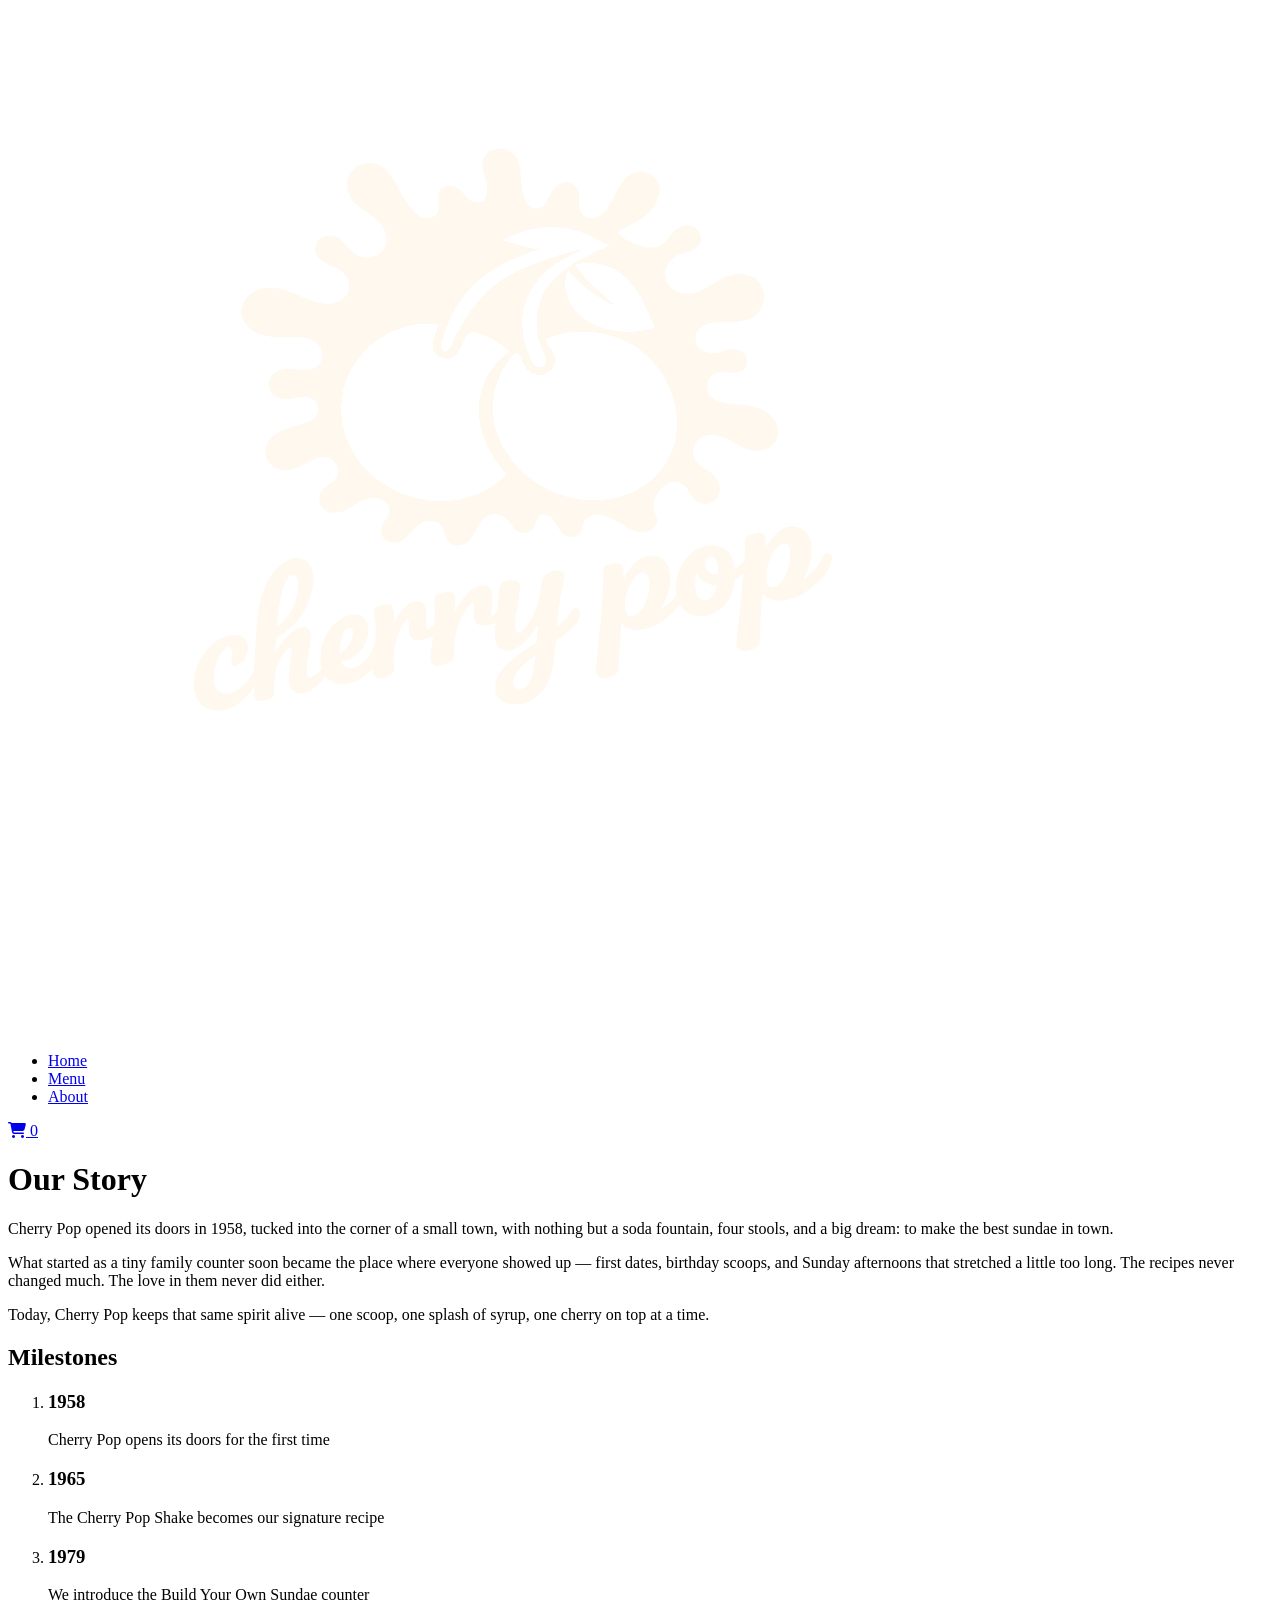
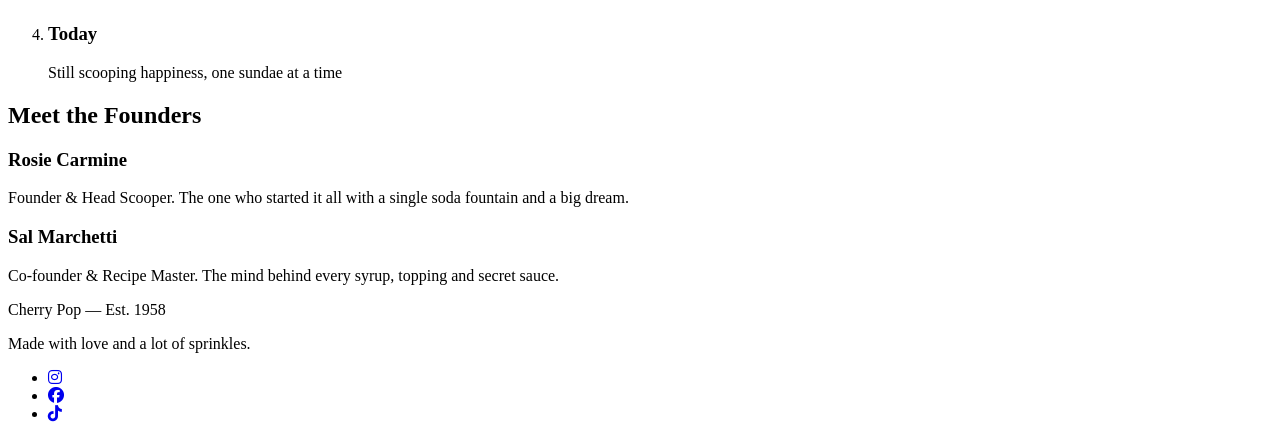
==== about.html @ bb17137d "feat: add About page HTML structure - Page intro (h1 + story text) placed directly in main - Milesto" ====
<!DOCTYPE html>
<html lang="en">
<head>
    <meta charset="UTF-8">
    <meta name="viewport" content="width=device-width, initial-scale=1.0">
    
    <title>Cherry Pop</title>

    <link rel="preconnect" href="https://fonts.googleapis.com">
    <link rel="preconnect" href="https://fonts.gstatic.com" crossorigin>
    <link href="https://fonts.googleapis.com/css2?family=Pacifico&family=Poppins:ital,wght@0,100;0,200;0,300;0,400;0,500;0,600;0,700;0,800;0,900;1,100;1,200;1,300;1,400;1,500;1,600;1,700;1,800;1,900&display=swap" rel="stylesheet">

    <link rel="stylesheet" href="https://cdnjs.cloudflare.com/ajax/libs/font-awesome/6.5.0/css/all.min.css">
    <link rel="stylesheet" href="style.css">
</head>
<body>
    <header>
        <img id="logo" src="assets/logo-cherry-pop-stencil.png" alt="Cherry Pop logo">

        <nav>
            <ul>
                <li><a href="index.html">Home</a></li>
                <li><a href="menu.html">Menu</a></li>
                <li><a href="about.html">About</a></li>
            </ul>

            <a href="cart.html" class="cart-link">
                <i class="fa-solid fa-cart-shopping"></i>
                <span id="cart-count">0</span>
            </a>
        </nav>
    </header>

    <main>
        <h1>Our Story</h1>

        <div class="about-story">
            <p>
                Cherry Pop opened its doors in 1958, tucked into the corner of a small town, with nothing but a soda fountain, four stools, and a big dream: to make the best sundae in town.
            </p>

            <p>
                What started as a tiny family counter soon became the place where everyone showed up — first dates, birthday scoops, and Sunday afternoons that stretched a little too long. The recipes never changed much. The love in them never did either.
            </p>

            <p>
                Today, Cherry Pop keeps that same spirit alive — one scoop, one splash of syrup, one cherry on top at a time.
            </p>
        </div>

        <section class="timeline">
            <h2>Milestones</h2>

            <ol class="timeline-list">
                <li>
                    <h3>1958</h3>
                    <p>Cherry Pop opens its doors for the first time</p>
                </li>

                <li>
                    <h3>1965</h3>
                    <p>The Cherry Pop Shake becomes our signature recipe</p>
                </li>

                <li>
                    <h3>1979</h3>
                    <p>We introduce the Build Your Own Sundae counter</p>
                </li>

                <li>
                    <h3>Today</h3>
                    <p>Still scooping happiness, one sundae at a time</p>
                </li>
            </ol>
        </section>

        <section class="team">
            <h2>Meet the Founders</h2>

            <div class="team-grid">
                <article class="team-member">
                    <h3>Rosie Carmine</h3>
                    <p>Founder & Head Scooper. The one who started it all with a single soda fountain and a big dream.</p>
                </article>

                <article class="team-member">
                    <h3>Sal Marchetti</h3>
                    <p>Co-founder & Recipe Master. The mind behind every syrup, topping and secret sauce.</p>
                </article>
            </div>
        </section>
    </main>

    <footer>
        <p>Cherry Pop — Est. 1958</p>
        <p>Made with love and a lot of sprinkles.</p>

        <ul class="social-media">
            <li><a href="#"><i class="fa-brands fa-instagram"></i></a></li>
            <li><a href="#"><i class="fa-brands fa-facebook"></i></a></li>
            <li><a href="#"><i class="fa-brands fa-tiktok"></i></a></li>
        </ul>
    </footer>

    <script src="script.js"></script>
</body>
</html>
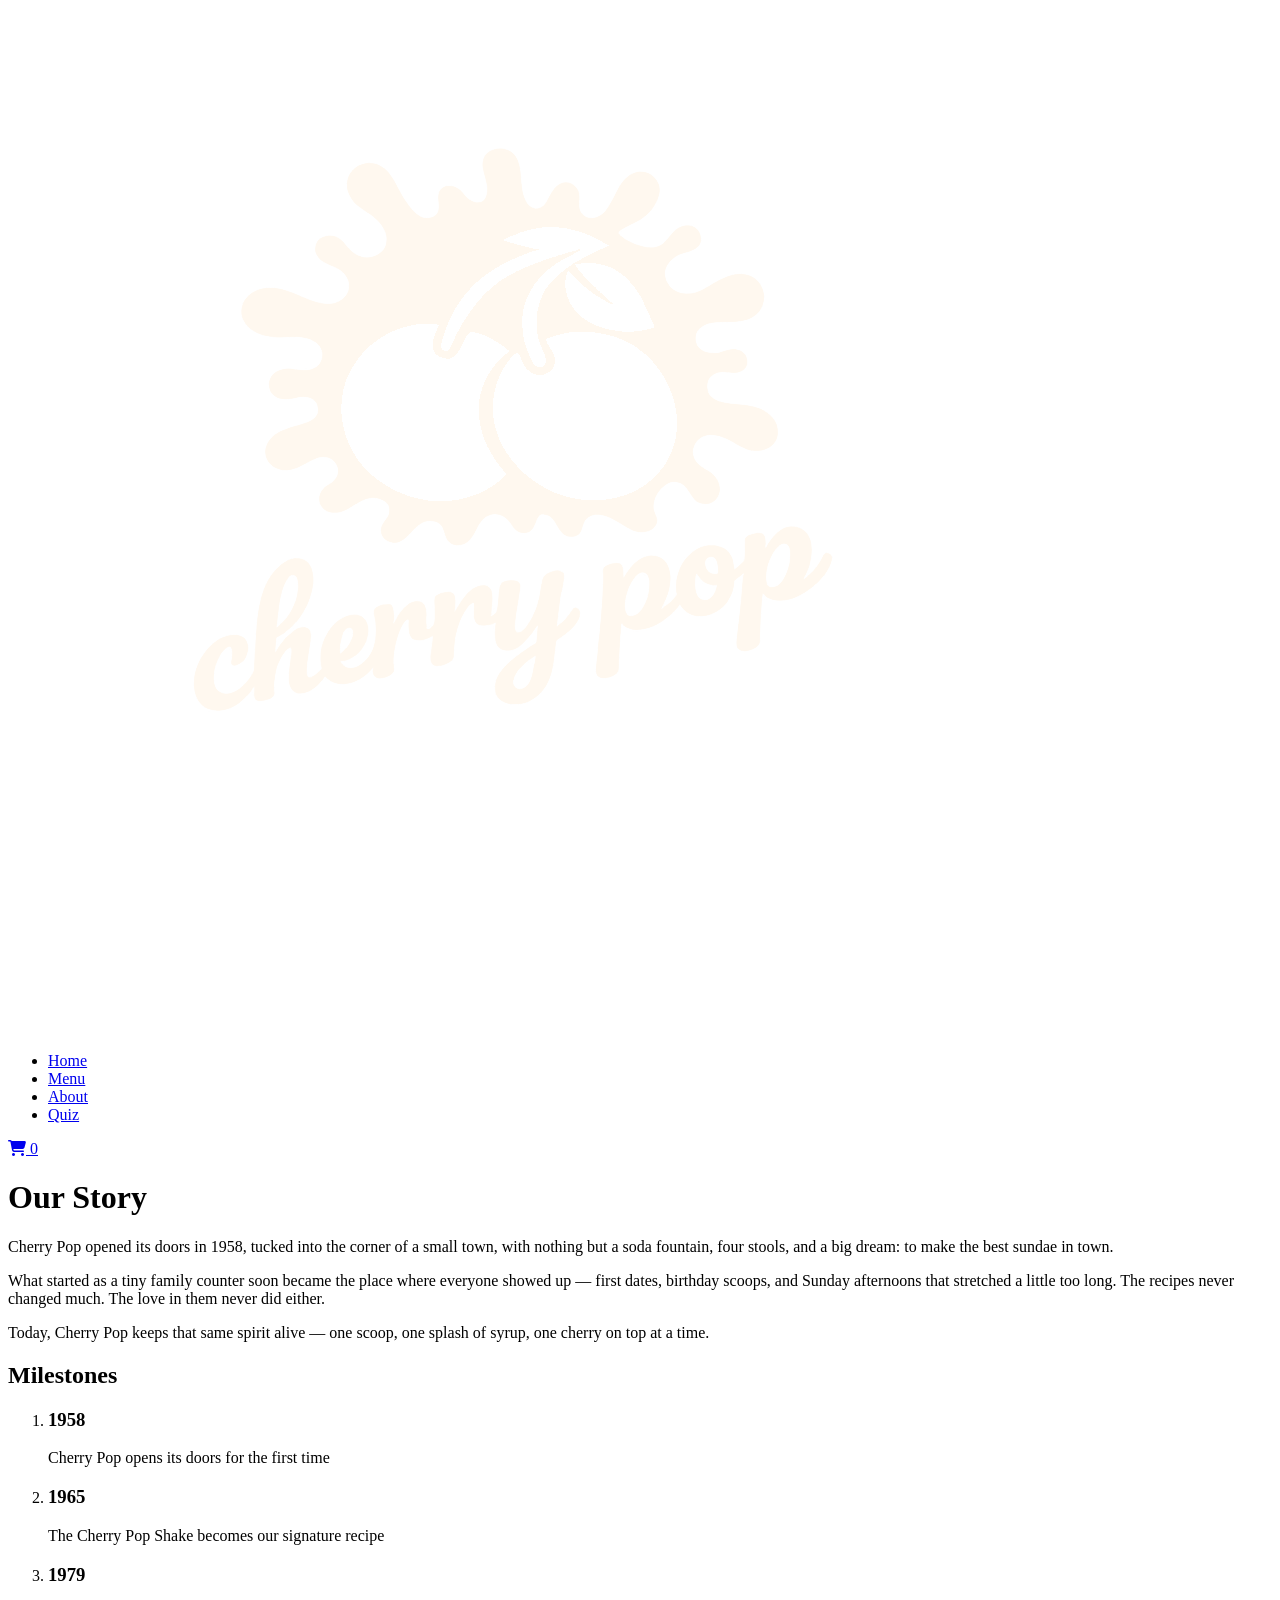
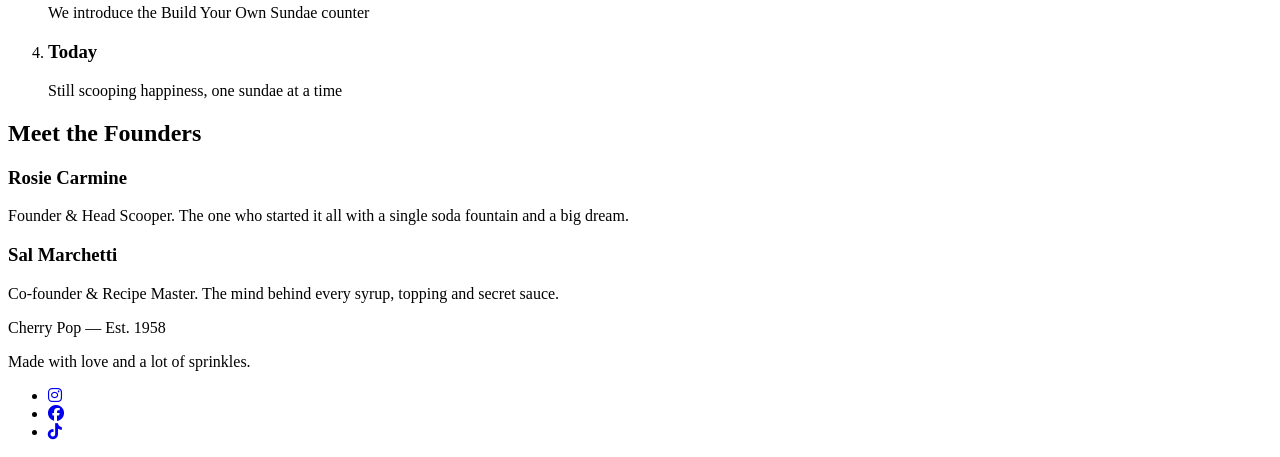
==== commit 2ba9ac36: "feat: add Quiz page and update navigation - Added quiz.html: "Which Cherry Pop Treat Matches You?" q" ====
--- a/about.html
+++ b/about.html
@@ -22,6 +22,7 @@
                 <li><a href="index.html">Home</a></li>
                 <li><a href="menu.html">Menu</a></li>
                 <li><a href="about.html">About</a></li>
+                <li><a href="quiz.html">Quiz</a></li>
             </ul>
 
             <a href="cart.html" class="cart-link">
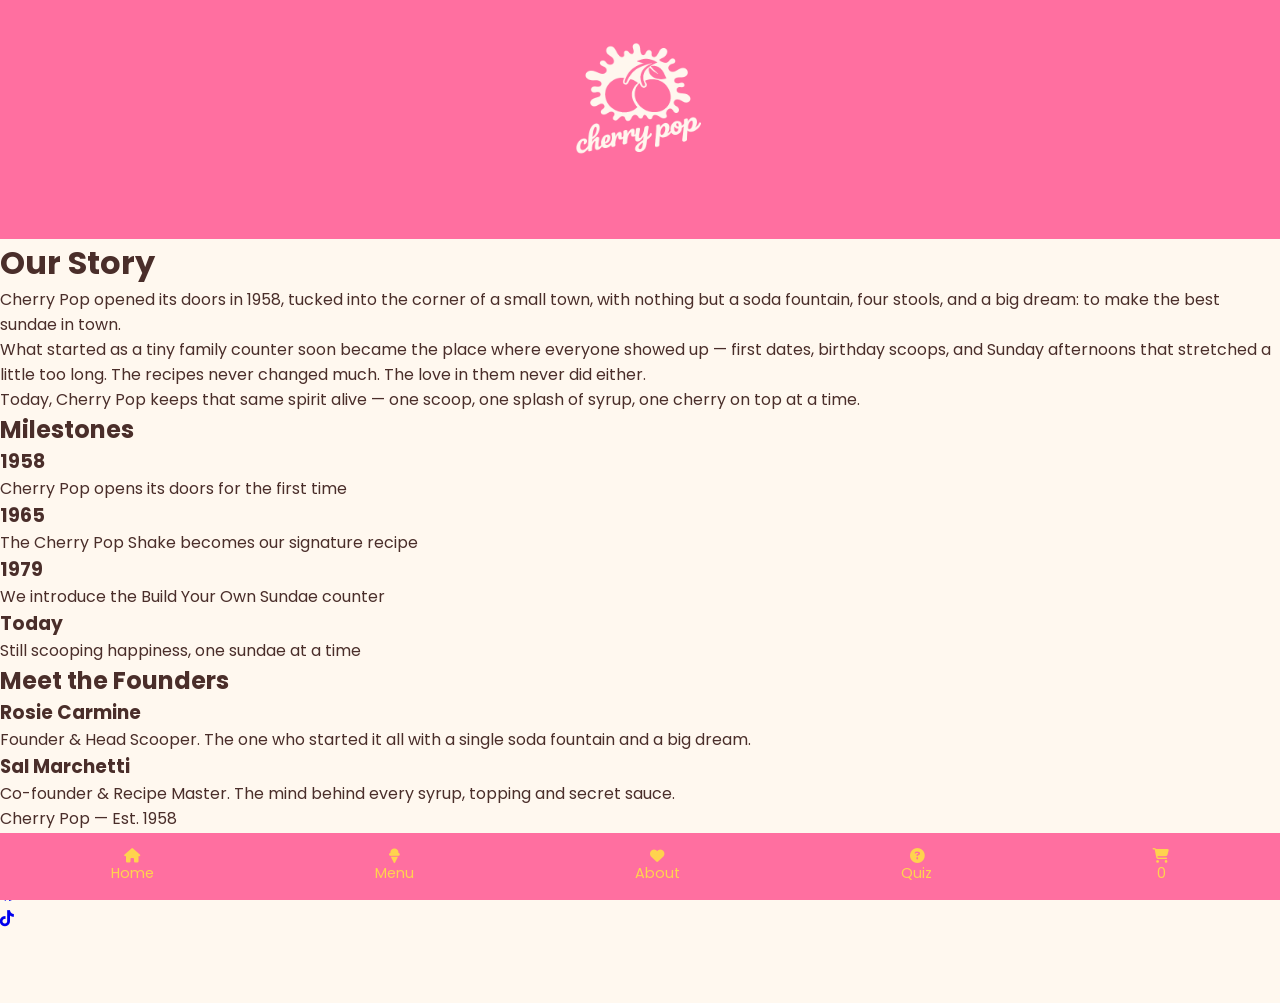
==== commit 0ee55628: "feat: restructure nav for mobile bottom bar and style header - Updated nav HTML across all 5 pages: " ====
--- a/about.html
+++ b/about.html
@@ -19,16 +19,37 @@
 
         <nav>
             <ul>
-                <li><a href="index.html">Home</a></li>
-                <li><a href="menu.html">Menu</a></li>
-                <li><a href="about.html">About</a></li>
-                <li><a href="quiz.html">Quiz</a></li>
+                <li>
+                    <a href="index.html" class="active">
+                        <i class="fa-solid fa-house"></i>
+                        <span>Home</span>
+                    </a>
+                </li>
+                <li>
+                    <a href="menu.html" class="active">
+                        <i class="fa-solid fa-ice-cream"></i>
+                        <span>Menu</span>
+                    </a>
+                </li>
+                <li>
+                    <a href="about.html" class="active">
+                        <i class="fa-solid fa-heart"></i>
+                        <span>About</span>
+                    </a>
+                </li>
+                <li>
+                    <a href="quiz.html" class="active">
+                        <i class="fa-solid fa-circle-question"></i>
+                        <span>Quiz</span>
+                    </a>
+                </li>
+                <li>
+                    <a href="cart.html" class="cart-link active">
+                        <i class="fa-solid fa-cart-shopping"></i>
+                        <span id="cart-count">0</span>
+                    </a>
+                </li>
             </ul>
-
-            <a href="cart.html" class="cart-link">
-                <i class="fa-solid fa-cart-shopping"></i>
-                <span id="cart-count">0</span>
-            </a>
         </nav>
     </header>
 
--- a/style.css
+++ b/style.css
@@ -0,0 +1,70 @@
+:root {
+    --color-pink: #FF6FA0;
+    --color-yellow: #FFD34E;
+    --color-mint: #4ECDC4;
+    --color-cherry: #E8432F;
+    --color-cream: #FFF8EF;
+    --color-brown: #4A2E2A;
+
+    --font-heading: 'Pacifico', cursive;
+    --font-body: 'Poppins', sans-serif;
+
+    --space-xs: 0.5rem;
+    --space-sm: 1rem;
+    --space-md: 1.5rem;
+    --space-lg: 2.5rem;
+    --space-xl: 4rem;
+}
+
+* {
+    margin: 0;
+    padding: 0;
+    box-sizing: border-box;
+}
+
+body {
+    padding-bottom: 4.5rem;
+    font-family: var(--font-body);
+    color: var(--color-brown);
+    background-color: var(--color-cream);
+}
+
+header {
+    background-color: var(--color-pink);
+    padding: var(--space-sm);
+    text-align: center;
+}
+
+#logo {
+    width: 12.5rem;
+    height: auto;
+}
+
+nav {
+    position: fixed;
+    bottom: 0;
+    left: 0;
+    z-index: 100;
+    width: 100%;
+    padding: var(--space-sm) 0;
+    background-color: var(--color-pink);
+}
+
+nav ul {
+    display: flex;
+    justify-content: space-around;
+    list-style: none;
+}
+
+nav ul li a {
+    display: flex;
+    flex-direction: column;
+    align-items: center;
+    color: var(--color-cream);
+    font-size: 0.9rem;
+    text-decoration: none;
+}
+
+nav ul li a.active {
+    color: var(--color-yellow);
+}
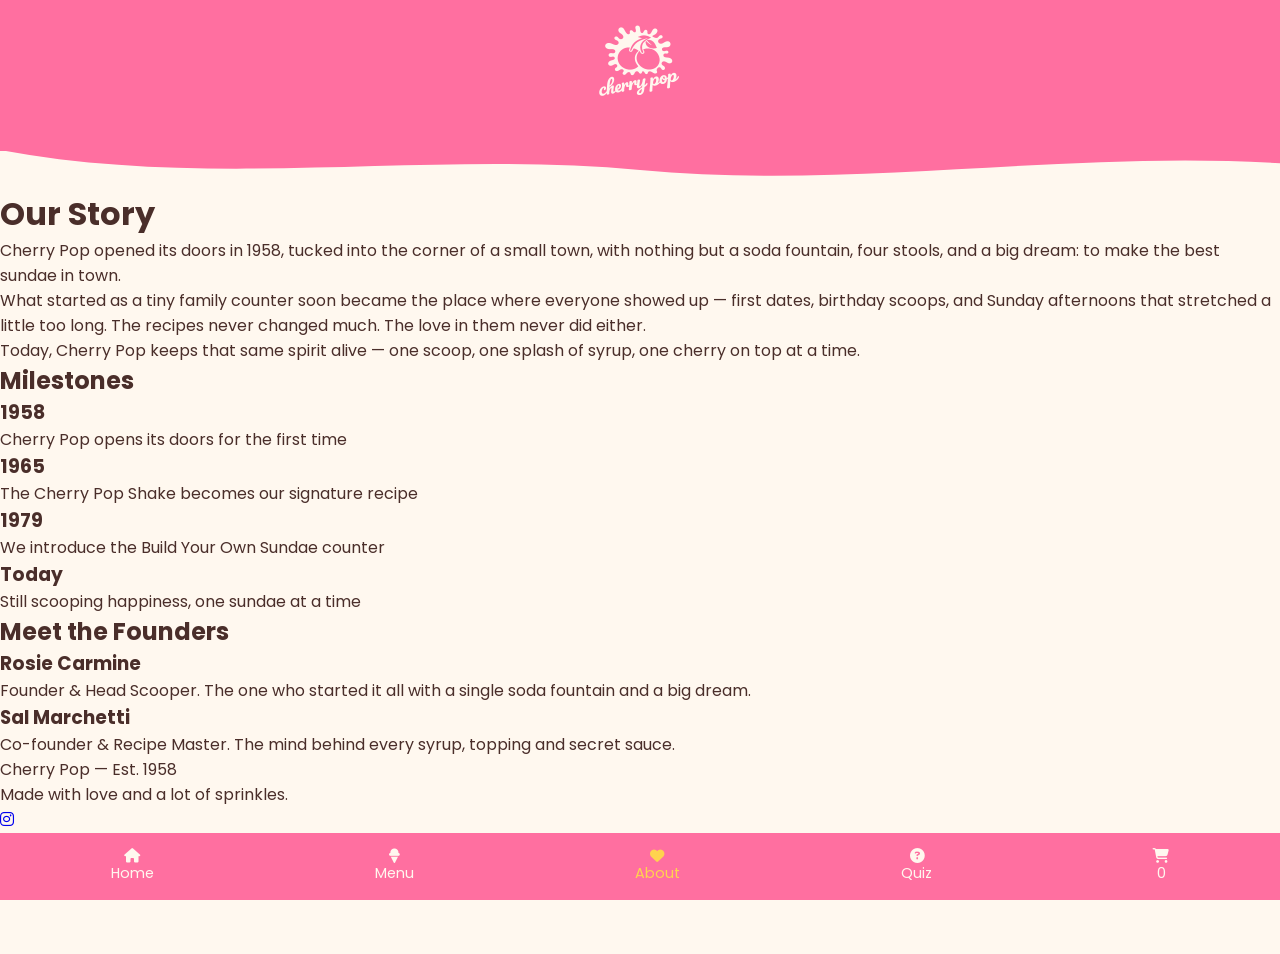
==== commit 9bc14f97: "feat: add header wave and adjust logo size - Added SVG wave decoration to the bottom edge of the hea" ====
--- a/about.html
+++ b/about.html
@@ -20,31 +20,31 @@
         <nav>
             <ul>
                 <li>
-                    <a href="index.html" class="active">
+                    <a href="index.html">
                         <i class="fa-solid fa-house"></i>
                         <span>Home</span>
                     </a>
                 </li>
                 <li>
-                    <a href="menu.html" class="active">
+                    <a href="menu.html">
                         <i class="fa-solid fa-ice-cream"></i>
                         <span>Menu</span>
                     </a>
                 </li>
                 <li>
-                    <a href="about.html" class="active">
+                    <a href="about.html"  class="active">
                         <i class="fa-solid fa-heart"></i>
                         <span>About</span>
                     </a>
                 </li>
                 <li>
-                    <a href="quiz.html" class="active">
+                    <a href="quiz.html">
                         <i class="fa-solid fa-circle-question"></i>
                         <span>Quiz</span>
                     </a>
                 </li>
                 <li>
-                    <a href="cart.html" class="cart-link active">
+                    <a href="cart.html" class="cart-link">
                         <i class="fa-solid fa-cart-shopping"></i>
                         <span id="cart-count">0</span>
                     </a>
@@ -52,6 +52,10 @@
             </ul>
         </nav>
     </header>
+
+    <svg class="header-wave" viewBox="0 0 1440 60" preserveAspectRatio="none">
+        <path d="M0,0 C240,60 480,0 720,30 C960,60 1200,0 1440,20 L1440,0 L0,0 Z" fill="currentColor"></path>
+    </svg>
 
     <main>
         <h1>Our Story</h1>
--- a/style.css
+++ b/style.css
@@ -31,13 +31,21 @@
 
 header {
     background-color: var(--color-pink);
-    padding: var(--space-sm);
+    padding: var(--space-xs);
     text-align: center;
 }
 
 #logo {
-    width: 12.5rem;
+    width: 8rem;
     height: auto;
+}
+
+.header-wave {
+    width: 100%;
+    display: block;
+    height: 40px;
+    color: var(--color-pink);
+    margin-top: -1px;
 }
 
 nav {
@@ -67,4 +75,8 @@
 
 nav ul li a.active {
     color: var(--color-yellow);
+}
+
+.hero {
+    padding: var(--space-xl);
 }
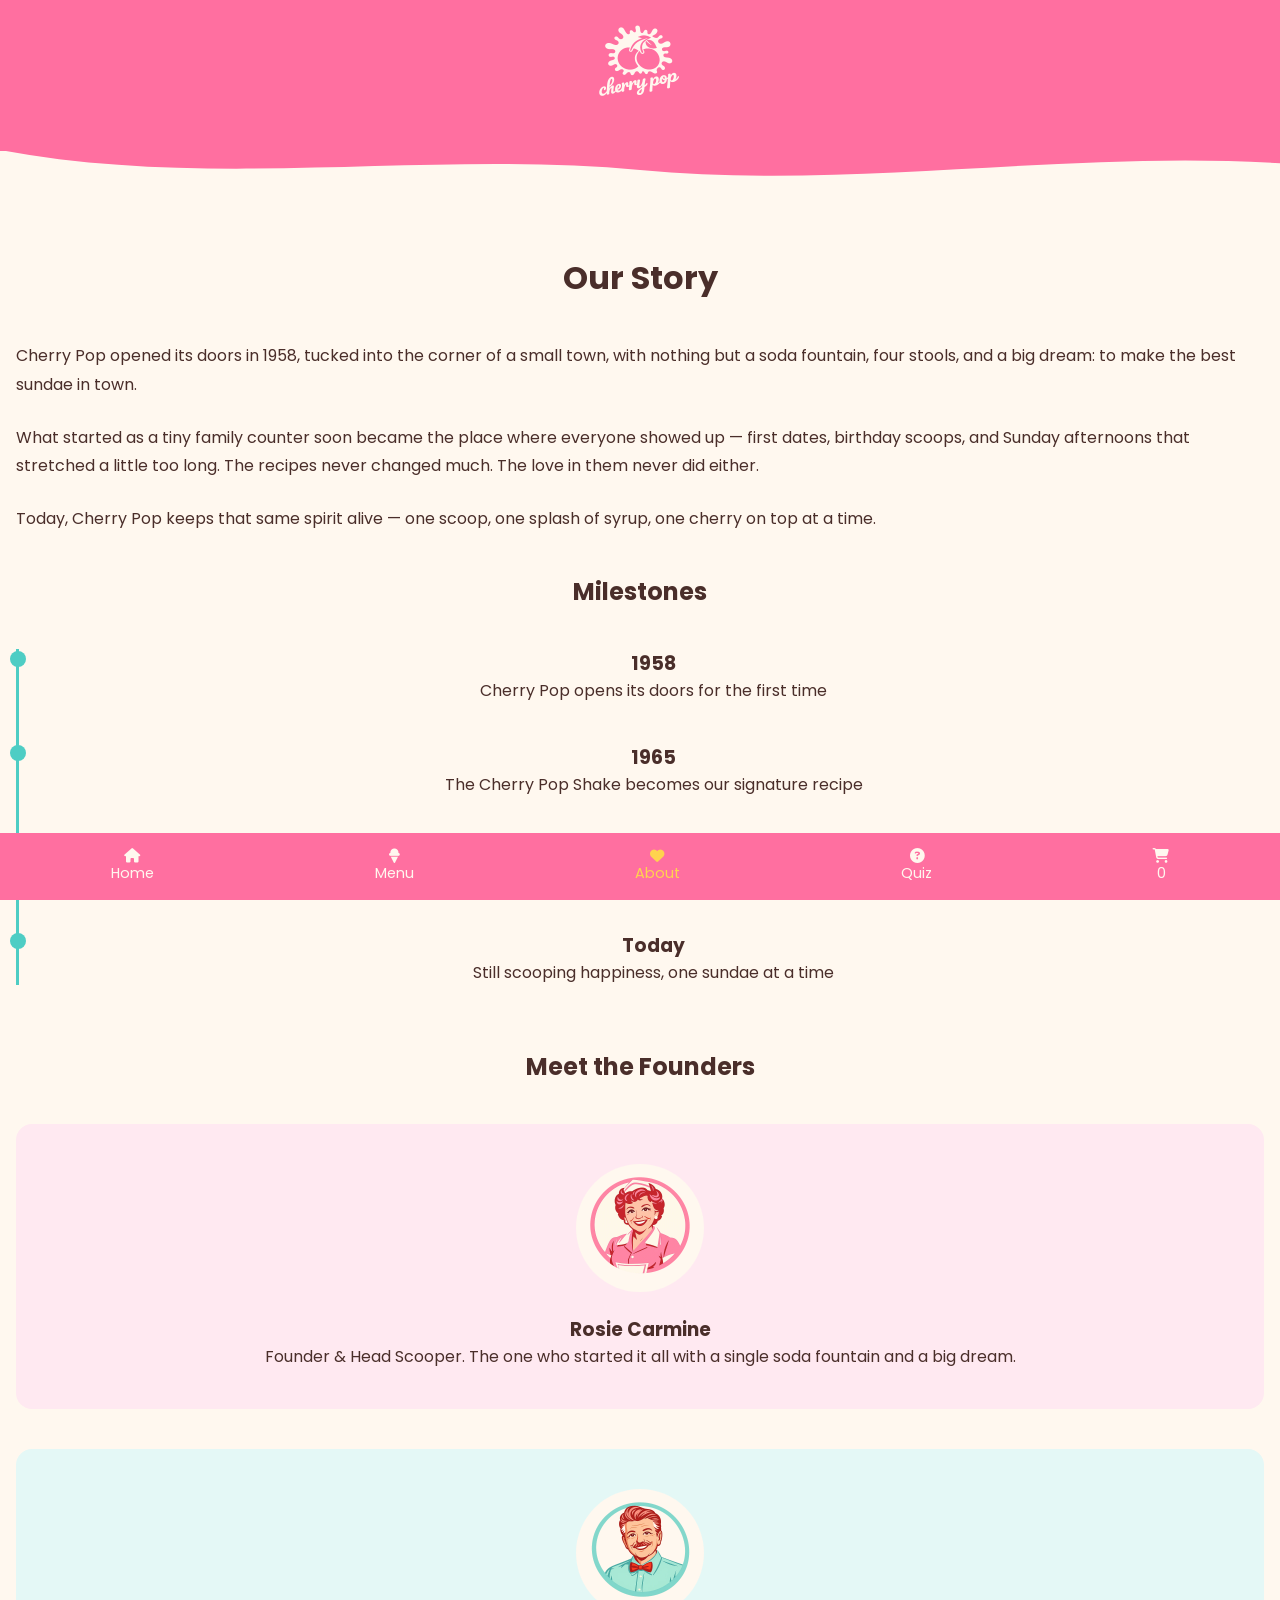
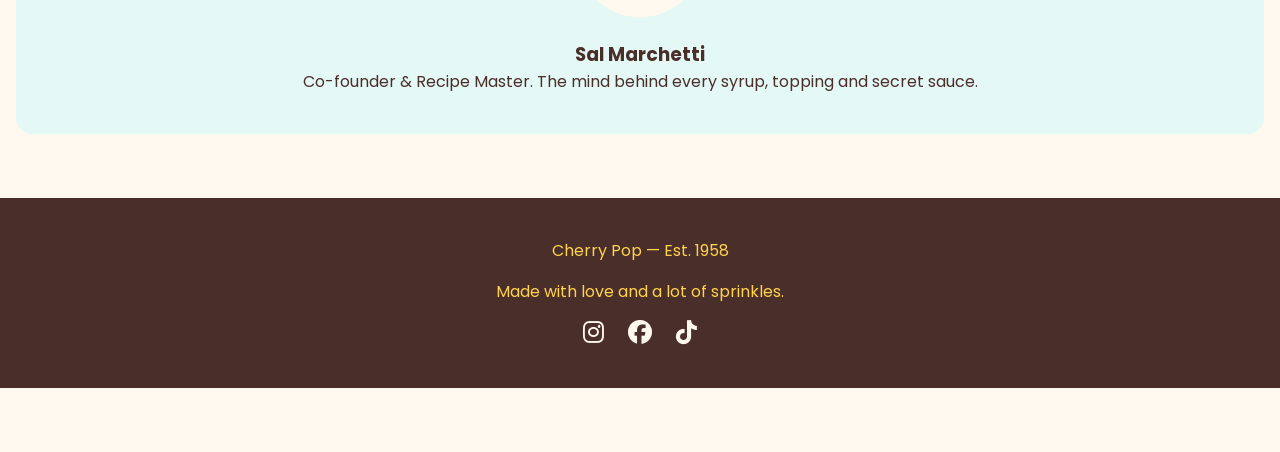
==== commit 53db489e: "feat: style About page - Story section: left-aligned text with improved line-height for readability " ====
--- a/about.html
+++ b/about.html
@@ -57,7 +57,7 @@
         <path d="M0,0 C240,60 480,0 720,30 C960,60 1200,0 1440,20 L1440,0 L0,0 Z" fill="currentColor"></path>
     </svg>
 
-    <main>
+    <main class="about">
         <h1>Our Story</h1>
 
         <div class="about-story">
@@ -105,11 +105,13 @@
 
             <div class="team-grid">
                 <article class="team-member">
+                    <img src="assets/rosie-carmine.webp" alt="Rosie Carmine">
                     <h3>Rosie Carmine</h3>
                     <p>Founder & Head Scooper. The one who started it all with a single soda fountain and a big dream.</p>
                 </article>
 
                 <article class="team-member">
+                    <img src="assets/sal-marchetti.webp" alt="Sal Marchetti">
                     <h3>Sal Marchetti</h3>
                     <p>Co-founder & Recipe Master. The mind behind every syrup, topping and secret sauce.</p>
                 </article>
--- a/style.css
+++ b/style.css
@@ -16,6 +16,11 @@
     --space-xl: 4rem;
 }
 
+.text-pink { color: var(--color-pink); }
+.text-mint { color: var(--color-mint); }
+.text-yellow { color: var(--color-yellow); }
+.text-cherry { color: var(--color-cherry); }
+
 * {
     margin: 0;
     padding: 0;
@@ -23,11 +28,13 @@
 }
 
 body {
-    padding-bottom: 4.5rem;
+    padding-bottom: 4rem;
     font-family: var(--font-body);
     color: var(--color-brown);
     background-color: var(--color-cream);
 }
+
+/* ===== HEADER & NAV ===== */
 
 header {
     background-color: var(--color-pink);
@@ -77,6 +84,260 @@
     color: var(--color-yellow);
 }
 
+/* ===== HOME - HERO ===== */
+
 .hero {
-    padding: var(--space-xl);
-}+    padding: var(--space-xl) var(--space-sm);
+    min-height: 60vh;
+    text-align: center;
+}
+
+.cta-button {
+    display: inline-block;
+    padding: var(--space-xs) var(--space-md);
+    margin-top: var(--space-sm);
+    border-radius: 999px;
+    color: var(--color-cream);
+    font-weight: bold;
+    text-decoration: none;
+    background-color: var(--color-yellow);
+}
+
+.featured-products {
+    padding: var(--space-xl) var(--space-sm);
+    text-align: center;
+}
+
+.featured-products h2 {
+    margin-bottom: var(--space-lg);
+}
+
+.product-grid {
+    display: flex;
+    flex-direction: column;
+    align-items: center;
+    gap: var(--space-lg);
+}
+
+.product-card {
+    max-width: 75%;
+    padding: var(--space-lg) var(--space-md);
+    text-align: center;
+}
+
+.product-card:nth-child(1) {
+    background-color: var(--color-pink);
+    border-radius: 60% 40% 60% 45% / 45% 55% 45% 55%;
+    transform: rotate(-3deg);
+}
+
+.product-card:nth-child(2) {
+    background-color: var(--color-yellow);
+    border-radius: 60% 40% 60% 45% / 45% 55% 45% 55%;
+    transform: rotate(2deg);
+}
+
+.product-card:nth-child(3) {
+    background-color: var(--color-mint);
+    border-radius: 55% 45% 60% 40% / 40% 60% 40% 60%;
+    transform: rotate(-2deg);
+}
+
+.sundae-builder {
+    padding: var(--space-xl) var(--space-sm);
+    text-align: center;
+}
+
+.sundae-builder h2 {
+    margin-bottom: var(--space-sm);
+}
+
+.sundae-builder p {
+    margin-bottom: var(--space-lg);
+}
+
+/* ===== MENU PAGE ===== */
+
+.menu {
+    padding: var(--space-xl) var(--space-sm);
+    text-align: center;
+}
+
+.menu h1 {
+    margin-bottom: var(--space-lg);
+}
+
+.filter-buttons {
+    display: flex;
+    flex-wrap: wrap;
+    justify-content: center;
+    gap: var(--space-xs);
+    margin-bottom: var(--space-lg);
+}
+
+.filter-buttons button {
+    padding: var(--space-xs) var(--space-sm);
+    border: none;
+    border-radius: 999px;
+    background-color: var(--color-mint);
+    color: var(--color-cream);
+    font-weight: bold;
+    cursor: pointer;
+}
+
+.menu .product-grid {
+    display: flex;
+    flex-direction: column;
+    gap: var(--space-md);
+}
+
+.menu .product-card {
+    border-radius: 1rem;
+    padding: var(--space-md);
+    text-align: left;
+    transform: none;
+}
+
+.menu .product-card[data-category="cones"] {
+    background-color: color-mix(in srgb, var(--color-pink) 20%, white);
+}
+
+.menu .product-card[data-category="cups"] {
+    background-color: color-mix(in srgb, var(--color-yellow) 20%, white);
+}
+
+.menu .product-card[data-category="shakes"] {
+    background-color: color-mix(in srgb, var(--color-mint) 20%, white);
+}
+
+.price {
+    font-weight: bold;
+    margin-top: var(--space-xs);
+    color: var(--color-cherry);
+}
+
+.add-to-cart {
+    display: inline-block;
+    width: 100%;
+    margin-top: var(--space-sm);
+    padding: var(--space-xs);
+    border: none;
+    border-radius: 999px;
+    background-color: var(--color-pink);
+    color: var(--color-cream);
+    font-weight: bold;
+    cursor: pointer;
+}
+
+/* ===== ABOUT PAGE ===== */
+
+.about {
+    padding: var(--space-xl) var(--space-sm);
+    text-align: center;
+}
+
+.about h1 {
+    margin-bottom: var(--space-lg);
+}
+
+.about-story {
+    text-align: left;
+    margin-bottom: var(--space-lg);
+}
+
+.about-story p {
+    margin-bottom: var(--space-md);
+    line-height: 1.8;
+}
+
+.timeline {
+    margin-bottom: var(--space-xl);
+}
+
+.timeline h2 {
+    text-align: center;
+    margin-bottom: var(--space-lg);
+}
+
+.timeline-list {
+    display: flex;
+    flex-direction: column;
+    gap: var(--space-lg);
+    padding-left: var(--space-md);
+    list-style: none;
+    border-left: 3px solid var(--color-mint);
+}
+
+.timeline-list li {
+    position: relative;
+}
+
+.timeline-list li::before {
+    content: "";
+    position: absolute;
+    left: -2.075rem;
+    top: 0.10rem;
+    width: 1rem;
+    height: 1rem;
+    border-radius: 50%;
+    background-color: var(--color-mint);
+}
+
+.team {
+    text-align: center;
+}
+
+.team h2 {
+    margin-bottom: var(--space-lg);
+}
+
+.team-grid {
+    display: flex;
+    flex-direction: column;
+    gap: var(--space-lg);
+}
+
+.team-member {
+    padding: var(--space-lg) var(--space-md);
+    border-radius: 1rem;
+}
+
+.team-member:nth-child(1) {
+    background-color: color-mix(in srgb, var(--color-pink) 15%, white);
+}
+
+.team-member:nth-child(2) {
+    background-color: color-mix(in srgb, var(--color-mint) 15%, white);
+}
+
+.team-member img {
+    background-color: var(--color-cream);
+    width: 8rem;
+    height: 8rem;
+    border-radius: 50%;
+    margin-bottom: var(--space-sm);
+}
+
+footer {
+    display: flex;
+    flex-direction: column;
+    align-items: center;
+    gap: var(--space-sm);
+    padding: var(--space-lg) var(--space-sm);
+    text-align: center;
+    background-color: var(--color-brown);
+    color: var(--color-yellow);
+}
+
+.social-media {
+    display: flex;
+    justify-content: center;
+    gap: var(--space-md);
+    list-style-type: none;
+}
+
+.social-media li a i {
+    color: var(--color-cream);
+    font-size: 1.5rem;
+}
+
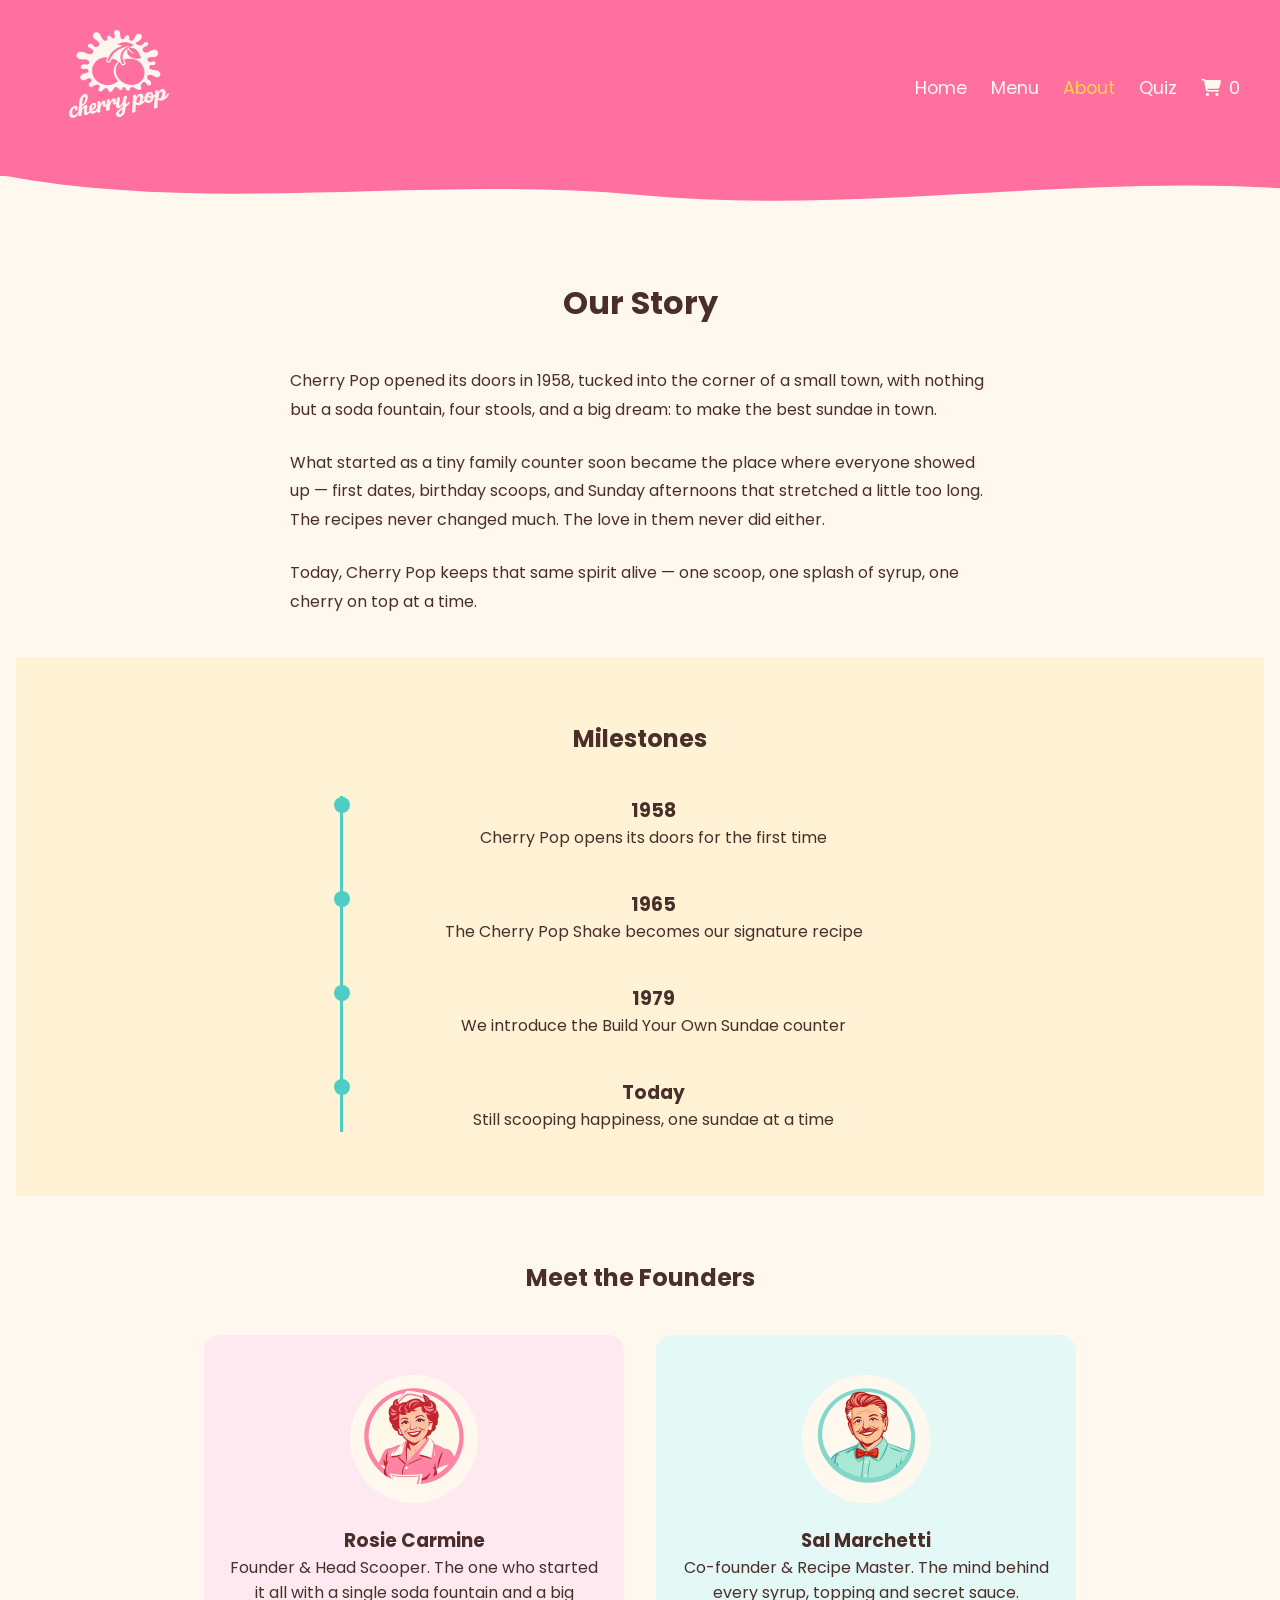
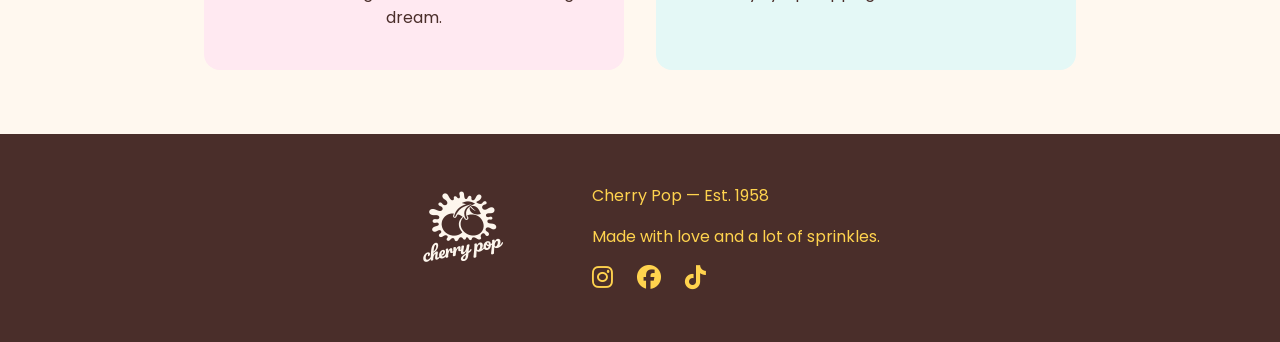
==== commit 5abefa0e: "feat: add desktop styles for Quiz, add logo to footer - Quiz form and result area constrained to max" ====
--- a/about.html
+++ b/about.html
@@ -120,14 +120,17 @@
     </main>
 
     <footer>
-        <p>Cherry Pop — Est. 1958</p>
-        <p>Made with love and a lot of sprinkles.</p>
+        <img src="assets/logo-cherry-pop-stencil.png" alt="Cherry Pop logo" class="footer-logo">
 
-        <ul class="social-media">
-            <li><a href="#"><i class="fa-brands fa-instagram"></i></a></li>
-            <li><a href="#"><i class="fa-brands fa-facebook"></i></a></li>
-            <li><a href="#"><i class="fa-brands fa-tiktok"></i></a></li>
-        </ul>
+        <div class="footer-info">
+            <p>Cherry Pop — Est. 1958</p>
+            <p>Made with love and a lot of sprinkles.</p>
+            <ul class="social-media">
+                <li><a href="#"><i class="fa-brands fa-instagram"></i></a></li>
+                <li><a href="#"><i class="fa-brands fa-facebook"></i></a></li>
+                <li><a href="#"><i class="fa-brands fa-tiktok"></i></a></li>
+            </ul>
+        </div>
     </footer>
 
     <script src="script.js"></script>
--- a/style.css
+++ b/style.css
@@ -5,6 +5,7 @@
     --color-cherry: #E8432F;
     --color-cream: #FFF8EF;
     --color-brown: #4A2E2A;
+    --color-cream-alt: color-mix(in srgb, var(--color-cream) 92%, var(--color-yellow) 18%);
 
     --font-heading: 'Pacifico', cursive;
     --font-body: 'Poppins', sans-serif;
@@ -32,6 +33,21 @@
     font-family: var(--font-body);
     color: var(--color-brown);
     background-color: var(--color-cream);
+}
+
+.section-wave {
+    display: block;
+    width: 100%;
+    height: 40px;
+    margin-bottom: -40px;
+}
+
+.section-wave--cream-alt {
+    color: var(--color-cream-alt);
+}
+
+.section-wave--cream {
+    color: var(--color-cream);
 }
 
 /* ===== HEADER & NAV ===== */
@@ -105,6 +121,7 @@
 
 .featured-products {
     padding: var(--space-xl) var(--space-sm);
+    background-color: var(--color-cream-alt);
     text-align: center;
 }
 
@@ -318,6 +335,106 @@
     margin-bottom: var(--space-sm);
 }
 
+/* ===== QUIZ PAGE ===== */
+
+.quiz {
+    padding: var(--space-xl) var(--space-sm);
+    text-align: center;
+}
+
+.quiz h1,
+.quiz-question,
+.quiz-question h2 {
+    margin-bottom: var(--space-lg);
+}
+
+.quiz-options {
+    display: flex;
+    flex-direction: column;
+    gap: var(--space-lg);
+}
+
+.quiz-options input[type="radio"] {
+    position: absolute;
+    opacity: 0;
+}
+
+.quiz-options label {
+    display: block;
+    padding: var(--space-sm);
+    border-radius: 1rem;
+    background-color: var(--color-cream);
+    border: 2px solid var(--color-mint);
+    cursor: pointer;
+}
+
+.quiz-options label:has(input:checked) {
+    background-color: var(--color-mint);
+    color: var(--color-cream);
+}
+
+.quiz-form button[type="submit"] {
+    display: block;
+    max-width: 80%;
+    margin: var(--space-lg) auto 0;
+    padding: var(--space-xs) var(--space-sm);
+    border: none;
+    border-radius: 999px;
+    background-color: var(--color-cherry);
+    color: var(--color-cream);
+    font-weight: bold;
+    cursor: pointer;
+}
+
+#quiz-result {
+    margin-top: var(--space-xl);
+    padding: var(--space-lg);
+    border-radius: 1rem;
+    background-color: var(--color-yellow);
+    text-align: center;
+}
+
+/* ===== CART PAGE ===== */
+
+.cart {
+    padding: var(--space-xl) var(--space-sm);
+    text-align: center;
+}
+
+.cart h1 {
+    margin-bottom: var(--space-lg);
+}
+
+#empty-cart-message {
+    padding: var(--space-lg) 0;
+    color: var(--color-brown);
+}
+
+.cart-summary {
+    margin-top: var(--space-lg);
+    padding: var(--space-lg);
+    border-radius: 1rem;
+    background-color: color-mix(in srgb, var(--color-pink) 15%, white);
+}
+
+.cart-summary p {
+    margin-bottom: var(--space-md);
+    font-size: 1.25rem;
+    font-weight: bold;
+}
+
+.cart-summary button {
+    display: block;
+    width: 100%;
+    padding: var(--space-sm);
+    border: none;
+    border-radius: 999px;
+    background-color: var(--color-pink);
+    color: var(--color-cream);
+    font-weight: bold;
+    cursor: pointer;
+}
+
 footer {
     display: flex;
     flex-direction: column;
@@ -329,6 +446,11 @@
     color: var(--color-yellow);
 }
 
+.footer-logo {
+    width: 8rem;
+    height: auto;
+}
+
 .social-media {
     display: flex;
     justify-content: center;
@@ -337,7 +459,169 @@
 }
 
 .social-media li a i {
-    color: var(--color-cream);
+    color: var(--color-yellow);
     font-size: 1.5rem;
 }
 
+@media (min-width: 1024px) {
+    body {
+        padding-bottom: 0;
+    }
+
+    header {
+        display: flex;
+        justify-content: space-between;
+        align-items: center;
+        padding: var(--space-xs) var(--space-lg);
+    }
+
+    #logo {
+        width: 10rem;
+    }
+
+    nav {
+        position: static;
+        width: auto;
+        background-color: transparent;
+    }
+
+    nav ul {
+        display: flex;
+        gap: var(--space-md);
+        list-style: none;
+    }
+
+    nav ul li a {
+        flex-direction: row;
+        font-size: 1.1rem;
+    }
+
+    nav ul li a:not(.cart-link) i {
+        display: none !important;
+    }
+
+    .cart-link {
+        flex-direction: row;
+        gap: var(--space-xs);
+    }
+
+    .hero {
+        min-height: auto;
+        padding: 6rem var(--space-lg);
+        background-image: url("../assets/hero-banner.webp");
+        background-size: cover;
+        background-position: center;
+        mask-image: linear-gradient(to bottom, transparent, black 15%, black 85%, transparent);
+    }
+
+    .featured-products .product-grid {
+        display: flex;
+        flex-direction: row;
+        justify-content: center;
+        gap: 2rem;
+        align-items: center;
+    }
+
+    .featured-products .product-card {
+        max-width: 280px;
+        transition: transform 0.3s ease;
+    }
+
+    .featured-products .product-card:nth-child(1):hover {
+    transform: rotate(3deg);
+    }
+
+    .featured-products .product-card:nth-child(2):hover {
+        transform: rotate(-2deg);
+    }
+
+    .featured-products .product-card:nth-child(3):hover {
+        transform: rotate(2deg);
+    }
+
+    .sundae-builder p {
+        max-width: 600px;
+        margin-left: auto;
+        margin-right: auto;
+    }
+
+    .menu .product-grid {
+        display: grid;
+        grid-template-columns: repeat(3, 1fr);
+        gap: 1rem;
+        max-width: 1100px;
+        margin-left: auto;
+        margin-right: auto;
+    }
+
+    .menu .product-card {
+        display: flex;
+        flex-direction: column;
+        height: 100%;
+        max-width: none;
+    }
+
+    .menu .product-card .add-to-cart {
+        margin-top: auto;
+    }
+
+    .about-story {
+        max-width: 700px;
+        margin-left: auto;
+        margin-right: auto;
+    }
+
+    .timeline {
+        background-color: var(--color-cream-alt);
+        padding: var(--space-xl) var(--space-sm);
+    }
+
+    .timeline-list {
+        max-width: 600px;
+        margin-left: auto;
+        margin-right: auto;
+    }
+
+    .team-grid {
+        display: flex;
+        flex-direction: row;
+        gap: 2rem;
+        justify-content: center;
+    }
+
+    .team-member {
+        flex: 1;
+        max-width: 420px;
+    }
+
+    .quiz-form {
+        max-width: 600px;
+        margin-left: auto;
+        margin-right: auto;
+    }
+
+    #quiz-result {
+        max-width: 600px;
+        margin-left: auto;
+        margin-right: auto;
+    }
+
+    footer {
+        flex-direction: row;
+        justify-content: center;
+        align-items: center;
+        gap: var(--space-xl);
+        text-align: left;
+    }
+
+    .footer-info {
+        display: flex;
+        flex-direction: column;
+        gap: var(--space-sm);
+    }
+
+    .social-media {
+        justify-content: flex-start;
+    }
+}
+
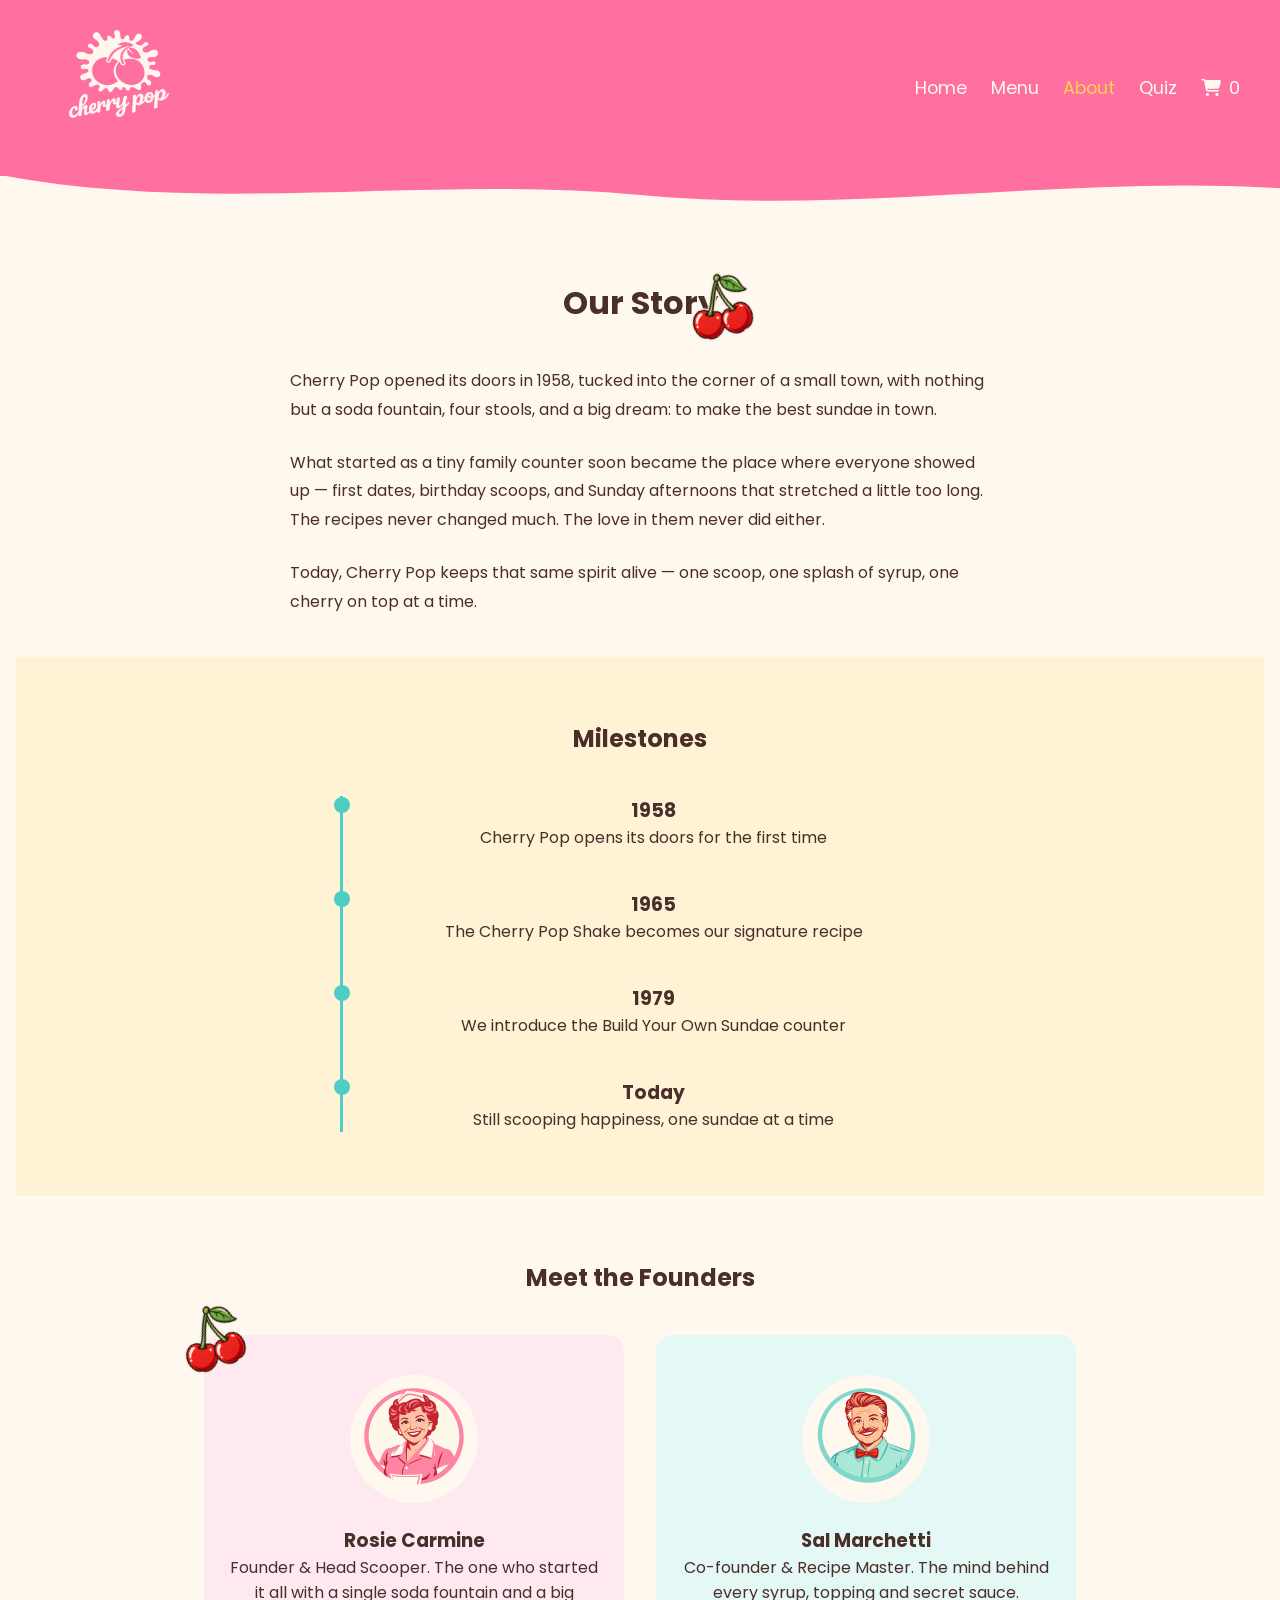
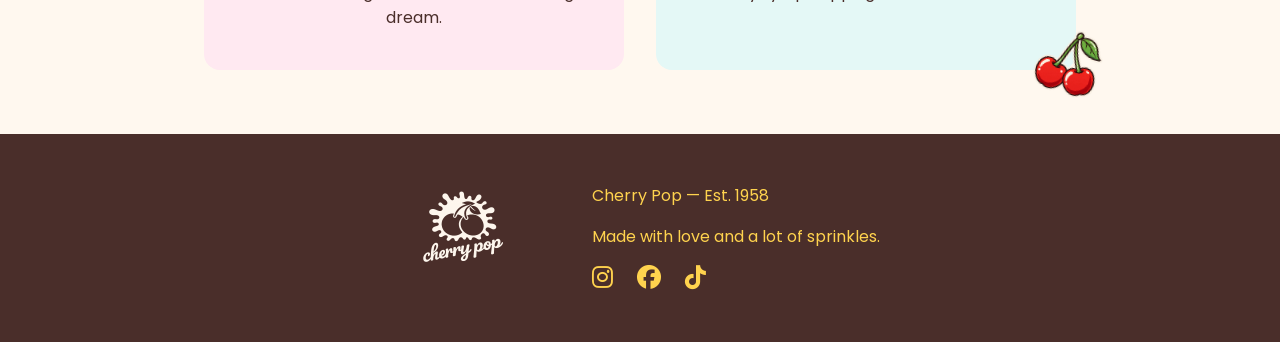
==== commit 8c976c2b: "feat: add decorative cherry stickers to About and Team - Added cherry-sticker.png asset - Positioned" ====
--- a/about.html
+++ b/about.html
@@ -60,6 +60,8 @@
     <main class="about">
         <h1>Our Story</h1>
 
+        <img src="assets/cherry-sticker.webp" alt="" class="decorative-cherry decorative-cherry--about">
+
         <div class="about-story">
             <p>
                 Cherry Pop opened its doors in 1958, tucked into the corner of a small town, with nothing but a soda fountain, four stools, and a big dream: to make the best sundae in town.
@@ -105,13 +107,15 @@
 
             <div class="team-grid">
                 <article class="team-member">
-                    <img src="assets/rosie-carmine.webp" alt="Rosie Carmine">
+                    <img src="assets/cherry-sticker.webp" alt="" class="decorative-cherry decorative-cherry--team-1">
+                    <img src="assets/rosie-carmine.webp" alt="Rosie Carmine" class="member-photo">
                     <h3>Rosie Carmine</h3>
                     <p>Founder & Head Scooper. The one who started it all with a single soda fountain and a big dream.</p>
                 </article>
 
                 <article class="team-member">
-                    <img src="assets/sal-marchetti.webp" alt="Sal Marchetti">
+                    <img src="assets/cherry-sticker.webp" alt="" class="decorative-cherry decorative-cherry--team-2">
+                    <img src="assets/sal-marchetti.webp" alt="Sal Marchetti" class="member-photo">
                     <h3>Sal Marchetti</h3>
                     <p>Co-founder & Recipe Master. The mind behind every syrup, topping and secret sauce.</p>
                 </article>
@@ -133,6 +137,6 @@
         </div>
     </footer>
 
-    <script src="script.js"></script>
+    <script src="js/cart.js"></script>
 </body>
 </html>
--- a/style.css
+++ b/style.css
@@ -202,6 +202,10 @@
     cursor: pointer;
 }
 
+.filter-buttons button.active {
+    background-color: var(--color-pink);
+}
+
 .menu .product-grid {
     display: flex;
     flex-direction: column;
@@ -249,12 +253,21 @@
 /* ===== ABOUT PAGE ===== */
 
 .about {
+    position: relative;
     padding: var(--space-xl) var(--space-sm);
     text-align: center;
 }
 
 .about h1 {
     margin-bottom: var(--space-lg);
+}
+
+.decorative-cherry--about {
+    position: absolute;
+    top: 3.5rem;
+    right: 32.5rem;
+    width: 5rem;
+    transform: rotate(-15deg);
 }
 
 .about-story {
@@ -315,6 +328,7 @@
 }
 
 .team-member {
+    position: relative;
     padding: var(--space-lg) var(--space-md);
     border-radius: 1rem;
 }
@@ -327,12 +341,28 @@
     background-color: color-mix(in srgb, var(--color-mint) 15%, white);
 }
 
-.team-member img {
+.member-photo {
     background-color: var(--color-cream);
     width: 8rem;
     height: 8rem;
     border-radius: 50%;
     margin-bottom: var(--space-sm);
+}
+
+.decorative-cherry--team-1 {
+    position: absolute;
+    top: -2rem;
+    left: -2rem;
+    width: 5rem;
+    transform: rotate(-20deg);
+}
+
+.decorative-cherry--team-2 {
+    position: absolute;
+    bottom: -2rem;
+    right: -2rem;
+    width: 5rem;
+    transform: rotate(15deg);
 }
 
 /* ===== QUIZ PAGE ===== */
@@ -373,7 +403,7 @@
     color: var(--color-cream);
 }
 
-.quiz-form button[type="submit"] {
+#quiz-form button[type="submit"] {
     display: block;
     max-width: 80%;
     margin: var(--space-lg) auto 0;
@@ -606,6 +636,12 @@
         margin-right: auto;
     }
 
+    .cart {
+        max-width: 700px;
+        margin-left: auto;
+        margin-right: auto;
+    }
+
     footer {
         flex-direction: row;
         justify-content: center;
